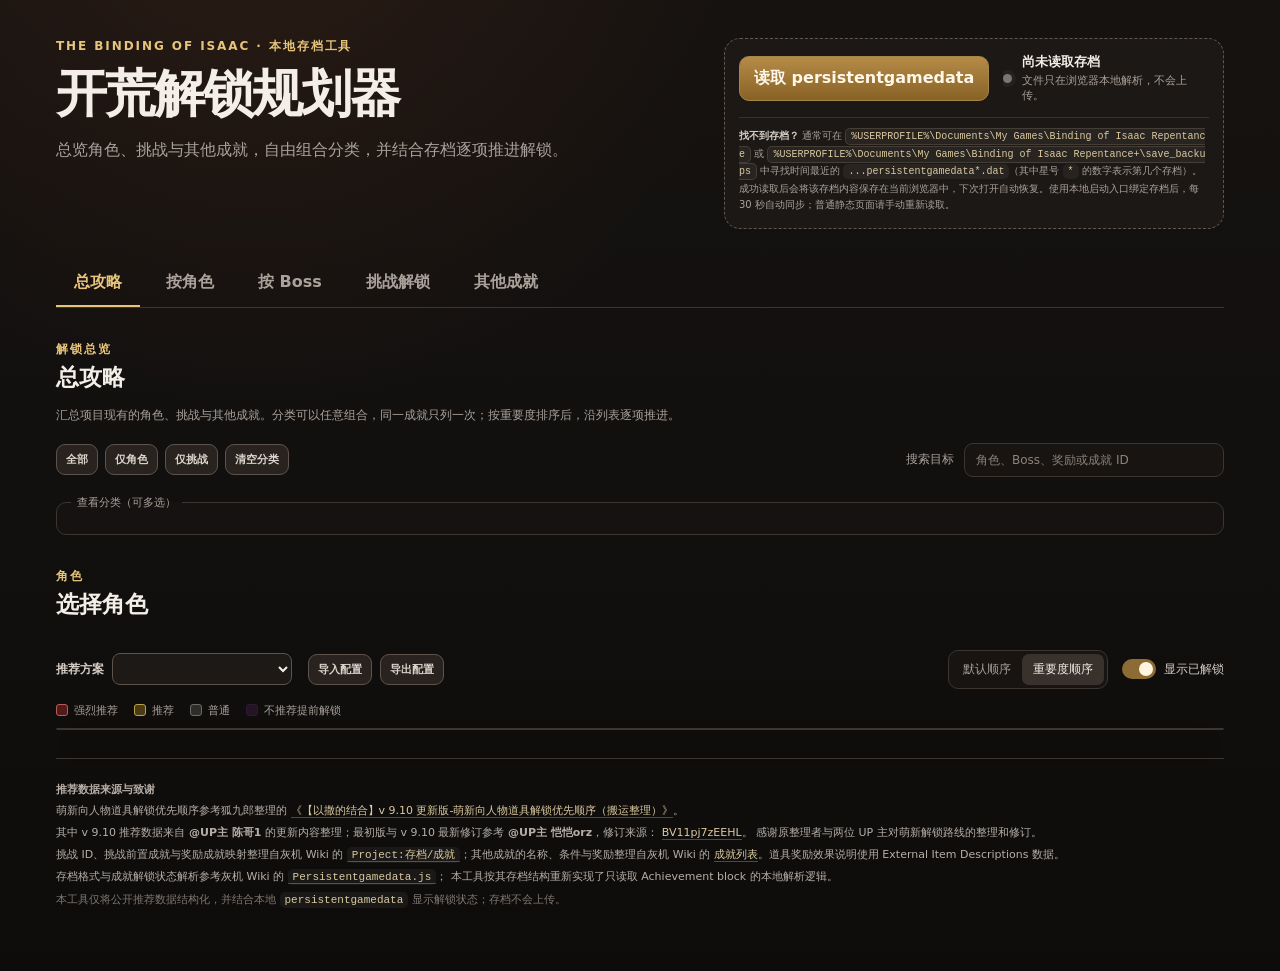
==== index.html @ 36f29874 "feat: add combined unlock guide and local save synchronization" ====
<!doctype html>
<html lang="zh-CN">
<head>
  <meta charset="utf-8" />
  <meta name="viewport" content="width=device-width, initial-scale=1" />
  <meta name="color-scheme" content="dark" />
  <!-- GitHub Pages 更新后尽量避免旧 HTML/资源缓存。真正的静态资源刷新由 ?v= 版本号负责。 -->
  <meta http-equiv="Cache-Control" content="no-cache, no-store, must-revalidate" />
  <meta http-equiv="Pragma" content="no-cache" />
  <meta http-equiv="Expires" content="0" />
  <title>以撒开荒解锁规划器</title>
  <link rel="icon" type="image/png" href="./assets/icon.png?v=20261103-guide2" />
  <link rel="stylesheet" href="./styles.css?v=20261103-guide2" />
</head>
<body>
  <div class="app-shell">
    <header class="topbar">
      <div>
        <div class="eyebrow">THE BINDING OF ISAAC · 本地存档工具</div>
        <h1>开荒解锁规划器</h1>
        <p class="subtitle">总览角色、挑战与其他成就，自由组合分类，并结合存档逐项推进解锁。</p>
      </div>

      <div class="save-panel" id="dropZone">
        <input id="saveInput" type="file" accept=".dat,application/octet-stream" hidden />
        <div class="save-actions">
          <button class="primary-button" id="loadSaveBtn" type="button">读取 persistentgamedata</button>
          <button class="secondary-button save-clear-button" id="clearSaveBtn" type="button" hidden>清除本地缓存</button>
        </div>
        <div class="save-status" id="saveStatus">
          <span class="status-dot idle"></span>
          <div>
            <strong>尚未读取存档</strong>
            <small>文件只在浏览器本地解析，不会上传。</small>
          </div>
        </div>
        <div class="local-save-controls" id="localSaveControls" hidden>
          <span id="localSaveStatus" role="status" aria-live="polite"></span>
          <div class="save-actions">
            <button class="secondary-button compact-button" id="syncLocalSaveBtn" type="button">立即同步</button>
            <button class="secondary-button compact-button" id="pauseLocalSaveBtn" type="button">暂停自动同步</button>
          </div>
        </div>
        <div class="save-hint">
          <strong>找不到存档？</strong> 通常可在
          <code class="copy-path" role="button" tabindex="0" data-copy-path="%USERPROFILE%\Documents\My Games\Binding of Isaac Repentance" title="点击复制">%USERPROFILE%\Documents\My Games\Binding of Isaac Repentance</code>
          或 <code class="copy-path" role="button" tabindex="0" data-copy-path="%USERPROFILE%\Documents\My Games\Binding of Isaac Repentance+\save_backups" title="点击复制">%USERPROFILE%\Documents\My Games\Binding of Isaac Repentance+\save_backups</code>
          中寻找时间最近的 <code>...persistentgamedata*.dat</code>（其中星号 <code>*</code> 的数字表示第几个存档）。
          成功读取后会将该存档内容保存在当前浏览器中，下次打开自动恢复。使用本地启动入口绑定存档后，每 30 秒自动同步；普通静态页面请手动重新读取。
        </div>
      </div>
    </header>

    <nav class="page-tabs" aria-label="页面切换">
      <button class="page-tab active" type="button" data-view="guide">总攻略</button>
      <button class="page-tab" type="button" data-view="character">按角色</button>
      <button class="page-tab" type="button" data-view="boss">按 Boss</button>
      <button class="page-tab" type="button" data-view="challenge">挑战解锁</button>
      <button class="page-tab" type="button" data-view="achievement">其他成就</button>
    </nav>

    <main>
      <section class="guide-section" id="guideSection" aria-labelledby="guideTitle">
        <div class="section-heading">
          <div>
            <span class="section-kicker">解锁总览</span>
            <h2 id="guideTitle">总攻略</h2>
          </div>
          <div class="selection-summary" id="guideSummary" role="status" aria-live="polite"></div>
        </div>
        <p class="guide-intro">汇总项目现有的角色、挑战与其他成就。分类可以任意组合，同一成就只列一次；按重要度排序后，沿列表逐项推进。</p>
        <div class="guide-toolbar">
          <div class="guide-presets" role="group" aria-label="快速选择分类">
            <button class="secondary-button compact-button" type="button" data-guide-preset="all">全部</button>
            <button class="secondary-button compact-button" type="button" data-guide-preset="character">仅角色</button>
            <button class="secondary-button compact-button" type="button" data-guide-preset="challenge">仅挑战</button>
            <button class="secondary-button compact-button" type="button" data-guide-preset="none">清空分类</button>
          </div>
          <label class="guide-search-label" for="guideSearch">
            <span>搜索目标</span>
            <input type="search" id="guideSearch" placeholder="角色、Boss、奖励或成就 ID" />
          </label>
        </div>
        <fieldset class="guide-filters" id="guideFilters">
          <legend>查看分类（可多选）</legend>
        </fieldset>
      </section>
      <section class="selector-section" id="selectorSection">
        <div class="section-heading">
          <div>
            <span class="section-kicker" id="selectorKicker">角色</span>
            <h2 id="selectorTitle">选择角色</h2>
          </div>
          <div class="selection-summary" id="selectionSummary"></div>
        </div>
        <div class="entity-grid" id="entityGrid"></div>
      </section>

      <section class="results-section">
        <div class="results-heading">
          <div class="recommendation-toolbar">
            <div class="profile-controls">
              <label class="profile-select-label" for="profileSelect">
                <span>推荐方案</span>
                <select id="profileSelect" class="profile-select" aria-label="推荐方案"></select>
              </label>
              <span class="profile-status" id="profileStatus"></span>
              <button class="secondary-button compact-button" id="importProfileBtn" type="button">导入配置</button>
              <button class="secondary-button compact-button" id="exportProfileBtn" type="button">导出配置</button>
              <input id="profileImportInput" type="file" accept="application/json,.json" hidden />
            </div>
            <div class="controls">
              <div class="segmented" role="group" aria-label="排列顺序">
                <button type="button" class="segment" data-sort="default">默认顺序</button>
                <button type="button" class="segment active" data-sort="priority">重要度顺序</button>
              </div>
              <label class="switch-control">
                <input type="checkbox" id="showUnlocked" checked />
                <span class="switch"></span>
                <span>显示已解锁</span>
              </label>
            </div>
          </div>
        </div>

        <div class="legend" aria-label="优先级颜色说明">
          <span><i class="legend-swatch strong"></i>强烈推荐</span>
          <span><i class="legend-swatch recommended"></i>推荐</span>
          <span><i class="legend-swatch normal"></i>普通</span>
          <span><i class="legend-swatch discouraged"></i>不推荐提前解锁</span>
        </div>

        <div class="table-wrap" id="standardResults">
          <table class="unlock-table">
            <thead id="tableHead"></thead>
            <tbody id="tableBody"></tbody>
          </table>
        </div>
        <div class="achievement-results" id="achievementResults" hidden></div>
      </section>
    </main>

    <div class="priority-menu" id="priorityMenu" hidden role="menu" aria-label="修改优先级"></div>
    <div class="toast" id="toast" role="status" aria-live="polite" hidden></div>

    <footer>
      <p><strong>推荐数据来源与致谢</strong></p>
      <p>萌新向人物道具解锁优先顺序参考狐九郎整理的
        <a class="footer-link" href="https://www.bilibili.com/opus/1083165871339208713" target="_blank" rel="noopener noreferrer">《【以撒的结合】v 9.10 更新版-萌新向人物道具解锁优先顺序（搬运整理）》</a>。
      </p>
      <p>其中 v 9.10 推荐数据来自 <strong>@UP主 陈哥1</strong> 的更新内容整理；最初版与 v 9.10 最新修订参考 <strong>@UP主 恺恺orz</strong>，修订来源：
        <a class="footer-link" href="https://www.bilibili.com/video/BV11pj7zEEHL" target="_blank" rel="noopener noreferrer">BV11pj7zEEHL</a>。
        感谢原整理者与两位 UP 主对萌新解锁路线的整理和修订。
      </p>
      <p>挑战 ID、挑战前置成就与奖励成就映射整理自灰机 Wiki 的 <a class="footer-link" href="https://isaac.huijiwiki.com/wiki/Project:%E5%AD%98%E6%A1%A3/%E6%88%90%E5%B0%B1" target="_blank" rel="noopener noreferrer"><code>Project:存档/成就</code></a>；其他成就的名称、条件与奖励整理自灰机 Wiki 的 <a class="footer-link" href="https://isaac.huijiwiki.com/wiki/%E6%88%90%E5%B0%B1" target="_blank" rel="noopener noreferrer">成就列表</a>。道具奖励效果说明使用 External Item Descriptions 数据。</p>

    <p>存档格式与成就解锁状态解析参考灰机 Wiki 的
        <a class="footer-link" href="https://isaac.huijiwiki.com/wiki/%E9%9B%B6%E4%BB%B6:Persistentgamedata.js" target="_blank" rel="noopener noreferrer"><code>Persistentgamedata.js</code></a>；
        本工具按其存档结构重新实现了只读取 Achievement block 的本地解析逻辑。
      </p>
      <p class="muted">本工具仅将公开推荐数据结构化，并结合本地 <code>persistentgamedata</code> 显示解锁状态；存档不会上传。</p>
    </footer>
  </div>

  <!-- CACHE_VERSION: 20261103-guide2。发布新版本前运行 python tools/bump_cache_version.py -->
  <script src="./data/unlocks.js?v=20261103-guide2"></script>
  <script src="./data/challenges.js?v=20261103-guide2"></script>
  <script src="./data/achievements.js?v=20261103-guide2"></script>
  <script src="./data/effects.js?v=20261103-guide2"></script>
  <script src="./data/overrides.js?v=20261103-guide2"></script>
  <script src="./data/recommendation_profiles.js?v=20261103-guide2"></script>
  <script src="./js/save-parser.js?v=20261103-guide2"></script>
  <script src="./js/guide.js?v=20261103-guide2"></script>
  <script src="./js/app.js?v=20261103-guide2"></script>
</body>
</html>
---- styles.css ----
:root {
  --bg: #12100f;
  --panel: #1b1816;
  --panel-2: #24201d;
  --ink: #f3eee7;
  --muted: #aaa19a;
  --line: #3c3530;
  --accent: #e7c47b;
  --accent-2: #8f6b2e;
  --strong: rgba(135, 36, 36, .56);
  --strong-border: #b85b5b;
  --recommended: rgba(129, 100, 29, .53);
  --recommended-border: #bea14b;
  --normal: rgba(83, 78, 74, .47);
  --normal-border: #716a64;
  --discouraged: rgba(48, 25, 52, .62);
  --discouraged-border: #301934;
  --green: #62c58d;
  --red: #e67878;
  --radius: 16px;
  font-family: Inter, ui-sans-serif, system-ui, -apple-system, BlinkMacSystemFont, "Segoe UI", "Microsoft YaHei", sans-serif;
}
* { box-sizing: border-box; }
body {
  margin: 0;
  background:
    radial-gradient(circle at 20% -10%, rgba(135, 67, 36, .18), transparent 34%),
    linear-gradient(180deg, #151210 0%, var(--bg) 50%, #0d0c0b 100%);
  color: var(--ink);
  min-height: 100vh;
}
button, input, select { font: inherit; }
button { color: inherit; }
.app-shell { width: min(1220px, calc(100% - 112px)); margin: 0 auto; padding: 38px 0 64px; }
.topbar { display: flex; justify-content: space-between; gap: 32px; align-items: flex-start; }
.eyebrow, .section-kicker { color: var(--accent); font-size: 12px; letter-spacing: .16em; font-weight: 800; text-transform: uppercase; }
h1 { margin: 5px 0 7px; font-size: clamp(32px, 4vw, 54px); letter-spacing: -.04em; }
h2 { margin: 4px 0 0; font-size: 23px; }
.subtitle { margin: 0; color: var(--muted); max-width: 680px; line-height: 1.7; }
.save-panel {
  width: min(500px, 100%);
  border: 1px dashed #62574f;
  background: rgba(31, 27, 24, .8);
  border-radius: var(--radius);
  padding: 14px;
  display: grid;
  grid-template-columns: auto 1fr;
  gap: 14px;
  align-items: center;
  transition: border-color .15s, background .15s;
}
.save-panel.dragging { border-color: var(--accent); background: rgba(76, 61, 36, .4); }
.primary-button {
  border: 1px solid #a78549;
  background: linear-gradient(#b58b47, #886226);
  color: #fff8ea;
  border-radius: 10px;
  padding: 11px 14px;
  cursor: pointer;
  font-weight: 800;
  white-space: nowrap;
}
.primary-button:hover { filter: brightness(1.08); }
.save-status { display: flex; align-items: center; gap: 10px; min-width: 0; overflow: hidden; }
.save-status > div { min-width: 0; max-width: 100%; overflow: hidden; }
.save-status strong, .save-status small { display: block; }
.save-status strong { display: block; max-width: 100%; font-size: 13px; white-space: nowrap; overflow: hidden; text-overflow: ellipsis; }
.save-status small { color: var(--muted); font-size: 11px; margin-top: 2px; }
.status-dot { width: 9px; height: 9px; border-radius: 50%; flex: 0 0 auto; background: #777; box-shadow: 0 0 0 4px rgba(255,255,255,.04); }
.status-dot.ready { background: var(--green); }
.status-dot.error { background: var(--red); }
.save-hint { grid-column: 1 / -1; padding-top: 10px; border-top: 1px solid rgba(99,89,82,.4); color: var(--muted); font-size: 10px; line-height: 1.65; }
.save-hint strong { color: #d9d0c8; }
.save-hint code { word-break: break-all; }
.copy-path {
  cursor: pointer;
  border: 1px solid rgba(219,201,159,.16);
  transition: border-color .12s, background .12s, color .12s;
}
.copy-path:hover,
.copy-path:focus-visible {
  background: rgba(231,196,123,.13);
  border-color: rgba(231,196,123,.48);
  color: #fff0c4;
  outline: none;
}
.page-tabs { margin-top: 30px; display: flex; gap: 8px; align-items: center; flex-wrap: wrap; border-bottom: 1px solid var(--line); }
.page-tab { border: 0; border-bottom: 2px solid transparent; background: transparent; padding: 13px 18px 12px; color: var(--muted); cursor: pointer; font-weight: 800; }
.page-tab:hover { color: var(--ink); }
.page-tab.active { color: var(--accent); border-bottom-color: var(--accent); }
.guide-section { margin-top: 30px; }
.guide-intro { margin: 12px 0 18px; color: var(--muted); font-size: 12px; line-height: 1.7; }
.guide-toolbar { display: flex; align-items: center; justify-content: space-between; flex-wrap: wrap; gap: 14px; }
.guide-presets { display: flex; flex-wrap: wrap; gap: 7px; }
.guide-presets button[aria-pressed="true"] { color: var(--accent); border-color: var(--accent-2); background: rgba(107,75,28,.34); }
.guide-search-label { display: flex; align-items: center; gap: 10px; color: var(--muted); font-size: 12px; white-space: nowrap; }
.guide-search-label input { width: 260px; max-width: 100%; border: 1px solid var(--line); border-radius: 9px; padding: 9px 11px; background: #171412; color: var(--ink); }
.guide-search-label input::placeholder { color: #8d837b; }
.guide-filters { margin: 18px 0 0; padding: 12px 14px; display: flex; gap: 9px 18px; flex-wrap: wrap; border: 1px solid var(--line); border-radius: 10px; background: rgba(24,21,19,.6); }
.guide-filters legend { color: var(--muted); font-size: 11px; padding: 0 6px; }
.guide-filter { display: inline-flex; align-items: center; gap: 7px; font-size: 12px; cursor: pointer; }
.guide-filter input { accent-color: var(--accent-2); width: 15px; height: 15px; margin: 0; }
.guide-filter small { color: var(--muted); font-size: 10px; }
.guide-condition { margin-top: 9px; font-size: 12px; line-height: 1.6; }
.guide-table-wrap th:first-child { width: 33%; }
.guide-table-wrap th:nth-child(2) { width: 25%; }
.guide-target { min-width: 270px; }
.guide-target .prerequisite-cell { justify-content: flex-start; }
.local-save-controls { grid-column: 1 / -1; display: flex; align-items: center; justify-content: space-between; flex-wrap: wrap; gap: 8px; color: var(--accent); font-size: 11px; border-top: 1px solid rgba(99,89,82,.4); padding-top: 10px; }
.local-save-controls[hidden] { display: none; }
.local-save-controls .save-actions { width: auto; flex-direction: row; flex-wrap: wrap; }
.guide-section button:focus-visible, .guide-section input:focus-visible { outline: 2px solid var(--accent); outline-offset: 3px; }
@media (max-width: 520px) {
  .guide-search-label { width: 100%; }
  .guide-search-label input { flex: 1; min-width: 0; }
}
.selector-section, .results-section { margin-top: 30px; }
.section-heading { display: flex; justify-content: space-between; gap: 18px; align-items: end; }
.results-heading { display: flex; justify-content: flex-end; gap: 18px; align-items: center; }
.selection-summary { color: var(--muted); font-size: 13px; }
.entity-groups { display: grid; gap: 12px; margin-top: 16px; max-width: 100%; }
.entity-group { display: grid; grid-template-columns: 58px minmax(0, 1fr); gap: 12px; align-items: center; max-width: 100%; min-width: 0; }
.entity-group:only-child { grid-template-columns: 1fr; }
.entity-group-label { color: var(--muted); font-size: 12px; font-weight: 800; letter-spacing: .08em; text-align: right; white-space: nowrap; }
.entity-icon-row { display: flex; align-items: center; gap: 7px; flex-wrap: wrap; min-width: 0; max-width: 100%; }
.entity-icon-card {
  width: 52px; height: 52px; flex: 0 0 52px;
  border: 1px solid var(--line); border-radius: 11px;
  background: rgba(29, 26, 24, .9); padding: 5px;
  display: grid; place-items: center; cursor: pointer;
  transition: transform .12s, border-color .12s, background .12s;
}
.entity-icon-card:hover { transform: translateY(-1px); border-color: #6a5e55; background: #25211e; }
.entity-icon-card.active { border-color: var(--accent); background: rgba(107, 75, 28, .34); box-shadow: inset 0 0 0 1px rgba(231,196,123,.18); }
.selector-thumb { width: 38px; height: 38px; object-fit: contain; image-rendering: pixelated; }
.boss-selector-row { gap: 10px; }
.boss-selector-row .entity-icon-card { width: 78px; height: 78px; flex-basis: 78px; padding: 7px; }
.boss-selector-row .selector-thumb { width: 64px; height: 64px; }
.entity-thumb, .reward-thumb, .boss-thumb {
  width: 48px; height: 48px; object-fit: contain; image-rendering: pixelated; flex: 0 0 auto;
  border-radius: 10px; background: rgba(255,255,255,.045); padding: 4px;
}
.entity-thumb { width: 46px; height: 46px; }
.controls { display: flex; align-items: center; gap: 14px; flex-wrap: wrap; justify-content: flex-end; }
.segmented { display: inline-flex; border: 1px solid var(--line); background: #171412; border-radius: 10px; padding: 3px; }
.segment { border: 0; background: transparent; color: var(--muted); padding: 7px 11px; border-radius: 7px; cursor: pointer; font-size: 12px; }
.segment.active { color: var(--ink); background: #39312c; }
.switch-control { display: inline-flex; align-items: center; gap: 8px; color: #d6cec6; font-size: 12px; cursor: pointer; user-select: none; }
.switch-control input { position: absolute; opacity: 0; pointer-events: none; }
.switch { width: 34px; height: 20px; border-radius: 999px; background: #514943; position: relative; transition: background .15s; }
.switch::after { content: ""; width: 14px; height: 14px; border-radius: 50%; background: #ddd5ce; position: absolute; top: 3px; left: 3px; transition: transform .15s; }
.switch-control input:checked + .switch { background: #8c6b35; }
.switch-control input:checked + .switch::after { transform: translateX(14px); background: #fff5de; }
.legend { display: flex; gap: 16px; flex-wrap: wrap; margin: 14px 0 10px; color: var(--muted); font-size: 11px; }
.legend span { display: inline-flex; align-items: center; gap: 6px; }
.legend-swatch { width: 12px; height: 12px; border-radius: 3px; border: 1px solid; }
.legend-swatch.strong { background: var(--strong); border-color: var(--strong-border); }
.legend-swatch.recommended { background: var(--recommended); border-color: var(--recommended-border); }
.legend-swatch.normal { background: var(--normal); border-color: var(--normal-border); }
.legend-swatch.discouraged { background: var(--discouraged); border-color: var(--discouraged-border); }
.table-wrap { border: 1px solid var(--line); border-radius: var(--radius); overflow: auto; background: rgba(24,21,19,.87); box-shadow: 0 14px 40px rgba(0,0,0,.16); }
.unlock-table { width: 100%; border-collapse: separate; border-spacing: 0; min-width: 880px; }
.unlock-table th { position: sticky; top: 0; z-index: 1; background: #201c19; color: #c9c0b8; font-size: 11px; text-align: left; padding: 11px 14px; border-bottom: 1px solid var(--line); }
.unlock-table td { padding: 12px 14px; border-bottom: 1px solid rgba(99,89,82,.38); vertical-align: middle; }
.unlock-table tr:last-child td { border-bottom: 0; }
.unlock-row { transition: filter .12s; }
.unlock-row:hover { filter: brightness(1.08); }
.unlock-row.priority-strong td { background: var(--strong); }
.unlock-row.priority-recommended td { background: var(--recommended); }
.unlock-row.priority-normal td { background: var(--normal); }
.unlock-row.priority-discouraged td { background: var(--discouraged); }
.target-cell, .reward-cell { display: flex; align-items: center; gap: 10px; min-width: 0; }
.boss-stack { display: flex; gap: 5px; flex-wrap: wrap; }
.boss-unit { display: inline-flex; align-items: center; gap: 7px; padding: 5px 7px; background: rgba(0,0,0,.18); border-radius: 8px; white-space: nowrap; }
.boss-thumb { width: 34px; height: 34px; padding: 2px; }
.reward-thumb { width: 52px; height: 52px; }

.achievement-sprite {
  width: 64px; height: 64px; flex: 0 0 64px; display: inline-block;
  background-image: url("./assets/achievement/Achievement_sprite.jpg?v=20261103-guide2");
  background-repeat: no-repeat;
  background-size: 1280px 2112px;
  background-position: var(--ach-x) var(--ach-y);
  image-rendering: pixelated;
}
.reward-name { font-weight: 800; font-size: 13px; }
.reward-link { color: #fff1cc; text-decoration: none; border-bottom: 1px solid rgba(255,241,204,.28); }
.reward-link:hover { color: #fff8e8; border-bottom-color: currentColor; }
.meta-line { color: rgba(243,238,231,.64); font-size: 10px; margin-top: 3px; line-height: 1.4; }
.effect-text { max-width: 510px; line-height: 1.55; font-size: 12px; }
.effect-missing { color: #c0b8b0; font-style: italic; }
.requirement { margin-top: 5px; color: #e3d0a7; font-size: 10px; line-height: 1.45; }
.priority-pill { display: inline-block; margin-left: 7px; padding: 2px 6px; border-radius: 999px; font-size: 9px; font-weight: 900; vertical-align: 1px; border: 1px solid rgba(255,255,255,.18); }
.status-badge { display: inline-flex; align-items: center; gap: 6px; border-radius: 999px; padding: 5px 9px; font-size: 11px; font-weight: 800; white-space: nowrap; }
.status-badge::before { content: ""; width: 6px; height: 6px; border-radius: 50%; background: currentColor; }
.status-badge.unlocked { color: #8ce1ae; background: rgba(45,114,72,.33); }
.status-badge.locked { color: #ff9a93; background: rgba(128,53,49,.34); }
.status-badge.unknown { color: #b8afa8; background: rgba(94,87,81,.31); }
.empty-state td { text-align: center; padding: 46px 20px; background: #1b1816 !important; }
.empty-state strong { display: block; font-size: 18px; }
.empty-state span { color: var(--muted); display: block; margin-top: 6px; font-size: 12px; }
footer { margin-top: 28px; padding-top: 18px; border-top: 1px solid var(--line); color: #b7aea7; font-size: 11px; line-height: 1.6; }
footer p { margin: 4px 0; }
.footer-link { color: #dbc99f; text-decoration: none; border-bottom: 1px solid rgba(219,201,159,.32); }
.footer-link:hover { color: #fff0c4; border-bottom-color: currentColor; }
.muted { color: #7f7771; }
code { background: rgba(255,255,255,.05); padding: 2px 5px; border-radius: 5px; color: #dbc99f; }
@media (max-width: 900px) {
  .app-shell { width: calc(100% - 36px); padding: 24px 0 40px; }
  .topbar { flex-direction: column; }
  .save-panel { width: 100%; }
  .section-heading { align-items: flex-start; flex-direction: column; }
  .results-heading { justify-content: flex-start; }
  .controls { width: 100%; justify-content: space-between; }
  .entity-icon-row { overflow-x: visible; padding-bottom: 0; }
  .entity-group { align-items: flex-start; }
  .entity-group { grid-template-columns: 48px minmax(0,1fr); }
  .entity-icon-card { width: 48px; height: 48px; flex-basis: 48px; }
  .selector-thumb { width: 34px; height: 34px; }
  .boss-selector-row .entity-icon-card { width: 68px; height: 68px; flex-basis: 68px; }
  .boss-selector-row .selector-thumb { width: 56px; height: 56px; }
}
@media (max-width: 520px) {
  .save-panel { grid-template-columns: 1fr; }
  .primary-button { width: 100%; }
  .controls { align-items: flex-start; flex-direction: column; }
}

.effect-text { white-space: pre-line; }

/* Curated achievement lists */
.achievement-results { display: grid; gap: 34px; }
.achievement-results[hidden] { display: none; }
.achievement-category { min-width: 0; }
.achievement-category-heading {
  display: flex; align-items: end; justify-content: space-between; gap: 16px; margin-bottom: 12px;
}
.achievement-category-heading > span { color: var(--muted); font-size: 12px; white-space: nowrap; }
.achievement-category h3 { margin: 0 0 9px; color: #d8cfc7; font-size: 14px; }
.achievement-table-wrap { border-radius: 10px; }
.achievement-table { min-width: 760px; }
.achievement-table th:nth-child(1) { width: 30%; }
.achievement-table th:nth-child(2) { width: 27%; }
.achievement-table th:nth-child(3) { width: 31%; }
.achievement-table th:nth-child(4) { width: 12%; }
.achievement-table th:nth-child(5) { width: 48px; }
.achievement-table.without-reward { min-width: 560px; }
.achievement-table.without-reward th:nth-child(1) { width: 42%; }
.achievement-table.without-reward th:nth-child(2) { width: 41%; }
.achievement-table.without-reward th:nth-child(3) { width: 17%; }
.achievement-table.without-reward th:nth-child(4) { width: 48px; }
.achievement-table .reward-cell { min-width: 220px; }
.achievement-table.without-reward .reward-cell { min-width: 204px; }
.achievement-condition { min-width: 180px; max-width: 420px; font-size: 12px; line-height: 1.6; }
.achievement-reward { min-width: 180px; font-size: 12px; line-height: 1.55; }
.achievement-reward > strong, .achievement-reward > span { display: block; }
.achievement-reward-effect { margin-top: 5px; color: rgba(243,238,231,.8); white-space: pre-line; }
.achievement-table tr.sequence-start:not(:first-child) td { border-top: 2px solid rgba(231,196,123,.52); }
.default-character-row td { background: rgba(59,81,68,.42); }
.achievement-character-columns { display: grid; grid-template-columns: repeat(2, minmax(0, 1fr)); gap: 14px; align-items: start; }
.achievement-character-columns > div { min-width: 0; }
.achievement-graph-wrap {
  width: 100%; overflow-x: auto; margin: 0 0 14px; border-block: 1px solid rgba(99,89,82,.5); background: rgba(24,21,19,.52);
}
.achievement-graph { display: block; width: min(100%, 790px); min-width: 528px; height: auto; margin: 0 auto; padding: 12px 0; }
.achievement-graph-node { fill: #24201d; stroke: #7b6b5f; stroke-width: 2; }
.achievement-graph-icon { width: 64px; height: 64px; }
.achievement-graph-item.locked .achievement-graph-icon { filter: grayscale(1) brightness(.34); opacity: .72; }
.achievement-graph-item.locked .achievement-graph-node { fill: #171513; stroke: #4c4540; }
.achievement-graph-edges path { fill: none; stroke: #bda56f; stroke-width: 2; }
.achievement-graph marker path { fill: #bda56f; }

/* Challenge unlock page */
.challenge-id-cell { display: flex; align-items: center; gap: 8px; white-space: nowrap; }
.challenge-id-link { color: #fff1cc; font-size: 16px; font-weight: 900; text-decoration: none; border-bottom: 1px solid rgba(255,241,204,.28); }
.challenge-id-link:hover { color: #fff8e8; border-bottom-color: currentColor; }
.prerequisite-cell { display: flex; align-items: center; gap: 10px; min-width: 225px; }
.achievement-sprite.compact { transform: scale(.72); transform-origin: left center; margin-right: -18px; }

/* Recommendation profiles, local persistence and per-row priority editing */
.save-actions { display: flex; flex-direction: column; gap: 7px; align-items: stretch; }
.secondary-button {
  border: 1px solid #5d534c;
  background: #28231f;
  color: #ddd5cd;
  border-radius: 9px;
  padding: 8px 11px;
  cursor: pointer;
  font-weight: 700;
  white-space: nowrap;
}
.secondary-button:hover { border-color: #817166; background: #312a25; color: #fff5ea; }
.save-clear-button { font-size: 10px; padding: 6px 9px; }
.recommendation-toolbar { width: 100%; display: flex; align-items: center; justify-content: space-between; gap: 16px; flex-wrap: wrap; }
.profile-controls { display: flex; align-items: center; gap: 8px; flex-wrap: wrap; min-width: 0; }
.profile-select-label { display: inline-flex; align-items: center; gap: 8px; color: #d6cec6; font-size: 12px; font-weight: 700; }
.profile-select {
  min-width: 180px;
  max-width: 280px;
  border: 1px solid #5d534c;
  background: #1c1917;
  color: var(--ink);
  border-radius: 8px;
  padding: 7px 28px 7px 9px;
  font: inherit;
  font-size: 12px;
}
.profile-status { color: var(--muted); font-size: 10px; white-space: nowrap; }
.compact-button { padding: 7px 9px; font-size: 11px; }
.options-column { width: 48px; min-width: 48px; padding-left: 6px !important; padding-right: 6px !important; }
.row-options { width: 48px; min-width: 48px; padding-left: 6px !important; padding-right: 6px !important; text-align: center; }
.row-menu-button {
  width: 32px;
  height: 32px;
  border: 1px solid transparent;
  border-radius: 8px;
  background: rgba(0,0,0,.15);
  color: rgba(255,255,255,.72);
  cursor: pointer;
  font-size: 22px;
  line-height: 1;
  display: inline-grid;
  place-items: center;
  padding: 0 0 3px;
}
.row-menu-button:hover, .row-menu-button:focus-visible { background: rgba(0,0,0,.32); border-color: rgba(255,255,255,.18); color: #fff; outline: none; }
.priority-menu {
  position: fixed;
  z-index: 5000;
  width: 164px;
  padding: 5px;
  border: 1px solid #5a5049;
  border-radius: 10px;
  background: #201c19;
  box-shadow: 0 14px 34px rgba(0,0,0,.42);
}
.priority-menu-item {
  width: 100%;
  border: 0;
  background: transparent;
  color: #dcd4cc;
  padding: 8px 9px;
  border-radius: 7px;
  cursor: pointer;
  display: grid;
  grid-template-columns: 12px 1fr 16px;
  gap: 8px;
  align-items: center;
  text-align: left;
  font-size: 12px;
}
.priority-menu-item:hover, .priority-menu-item.active { background: #342e29; color: #fff; }
.priority-menu-dot { width: 9px; height: 9px; border-radius: 3px; border: 1px solid rgba(255,255,255,.18); }
.priority-menu-dot.strong { background: var(--strong-border); }
.priority-menu-dot.recommended { background: var(--recommended-border); }
.priority-menu-dot.normal { background: var(--normal-border); }
.priority-menu-dot.discouraged { background: var(--discouraged-border); }
.priority-menu-check { text-align: right; color: var(--accent); font-weight: 900; }
.toast {
  position: fixed;
  right: 22px;
  bottom: 22px;
  z-index: 6000;
  max-width: min(320px, calc(100vw - 32px));
  border: 1px solid #6d6258;
  border-radius: 8px;
  background: #201c19;
  color: #f5eadb;
  box-shadow: 0 14px 34px rgba(0,0,0,.42);
  padding: 11px 14px;
  font-size: 12px;
  font-weight: 800;
  opacity: 0;
  transform: translateY(8px);
  transition: opacity .18s, transform .18s;
}
.toast.show {
  opacity: 1;
  transform: translateY(0);
}
.app-confirm-backdrop {
  position: fixed;
  inset: 0;
  z-index: 6600;
  display: grid;
  place-items: center;
  padding: 18px;
  background: rgba(12,10,9,.66);
}
.app-confirm-backdrop[hidden] { display: none; }
.app-confirm-dialog {
  width: min(420px, 100%);
  border: 1px solid #6d6258;
  border-radius: 8px;
  background: #201c19;
  color: #f5eadb;
  box-shadow: 0 18px 44px rgba(0,0,0,.5);
  padding: 16px;
}
.app-confirm-title {
  display: block;
  font-size: 15px;
  margin-bottom: 8px;
}
.app-confirm-message {
  margin: 0;
  color: var(--muted);
  font-size: 12px;
  line-height: 1.65;
}
.app-confirm-actions {
  display: flex;
  justify-content: flex-end;
  gap: 8px;
  margin-top: 16px;
}
.app-confirm-actions button { min-width: 88px; }
.manual-copy-backdrop {
  position: fixed;
  inset: 0;
  z-index: 6500;
  display: grid;
  place-items: center;
  padding: 18px;
  background: rgba(12,10,9,.64);
}
.manual-copy-backdrop[hidden] { display: none; }
.manual-copy-dialog {
  width: min(560px, 100%);
  border: 1px solid #6d6258;
  border-radius: 8px;
  background: #201c19;
  color: #f5eadb;
  box-shadow: 0 18px 44px rgba(0,0,0,.5);
  padding: 16px;
}
.manual-copy-heading {
  display: flex;
  align-items: center;
  justify-content: space-between;
  gap: 12px;
  margin-bottom: 8px;
}
.manual-copy-heading strong { font-size: 14px; }
.manual-copy-close {
  width: 30px;
  height: 30px;
  border: 1px solid rgba(130,116,104,.8);
  border-radius: 6px;
  background: #2b2521;
  color: #f5eadb;
  cursor: pointer;
  font-size: 20px;
  line-height: 1;
}
.manual-copy-dialog p { margin: 0 0 12px; color: var(--muted); font-size: 12px; }
.manual-copy-input {
  width: 100%;
  min-width: 0;
  border: 1px solid #7a6c60;
  border-radius: 6px;
  background: #141210;
  color: #fff5e6;
  padding: 11px 12px;
  font-family: ui-monospace, SFMono-Regular, Consolas, "Liberation Mono", monospace;
  font-size: 13px;
}
.manual-copy-input:focus {
  outline: 2px solid rgba(231,196,123,.5);
  outline-offset: 2px;
}

@media (max-width: 900px) {
  .recommendation-toolbar { align-items: flex-start; flex-direction: column; }
  .profile-controls { width: 100%; }
  .profile-select-label { flex: 1 1 240px; }
  .profile-select { flex: 1 1 auto; min-width: 160px; max-width: none; }
  .achievement-character-columns { grid-template-columns: 1fr; gap: 22px; }
}

@media (max-width: 520px) {
  .save-actions { width: 100%; }
  .page-tabs { gap: 0 4px; }
  .page-tab { padding-inline: 10px; }
  .profile-controls { align-items: stretch; }
  .profile-select-label { width: 100%; flex: 1 1 100%; }
  .profile-select { width: 100%; }
  .profile-status { width: 100%; }
}
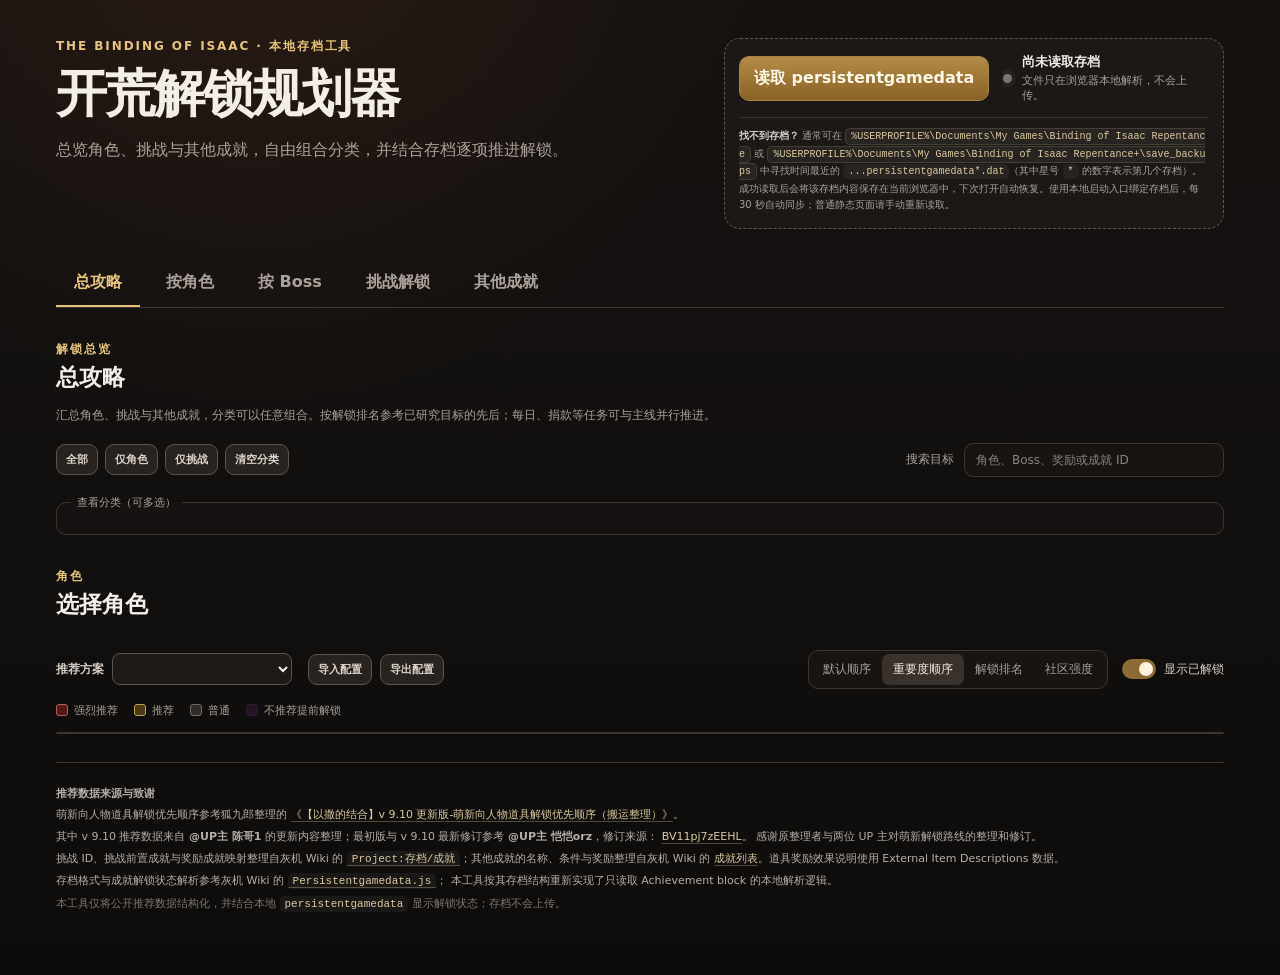
==== commit 0c7b761e: "feat: add research rankings and revise unlock priorities" ====
--- a/index.html
+++ b/index.html
@@ -9,8 +9,8 @@
   <meta http-equiv="Pragma" content="no-cache" />
   <meta http-equiv="Expires" content="0" />
   <title>以撒开荒解锁规划器</title>
-  <link rel="icon" type="image/png" href="./assets/icon.png?v=20261103-guide2" />
-  <link rel="stylesheet" href="./styles.css?v=20261103-guide2" />
+  <link rel="icon" type="image/png" href="./assets/icon.png?v=20261104-rankings1" />
+  <link rel="stylesheet" href="./styles.css?v=20261104-rankings1" />
 </head>
 <body>
   <div class="app-shell">
@@ -68,7 +68,7 @@
           </div>
           <div class="selection-summary" id="guideSummary" role="status" aria-live="polite"></div>
         </div>
-        <p class="guide-intro">汇总项目现有的角色、挑战与其他成就。分类可以任意组合，同一成就只列一次；按重要度排序后，沿列表逐项推进。</p>
+        <p class="guide-intro">汇总角色、挑战与其他成就，分类可以任意组合。按解锁排名参考已研究目标的先后；每日、捐款等任务可与主线并行推进。</p>
         <div class="guide-toolbar">
           <div class="guide-presets" role="group" aria-label="快速选择分类">
             <button class="secondary-button compact-button" type="button" data-guide-preset="all">全部</button>
@@ -113,6 +113,8 @@
               <div class="segmented" role="group" aria-label="排列顺序">
                 <button type="button" class="segment" data-sort="default">默认顺序</button>
                 <button type="button" class="segment active" data-sort="priority">重要度顺序</button>
+                <button type="button" class="segment" data-sort="rank">解锁排名</button>
+                <button type="button" class="segment" data-sort="community">社区强度</button>
               </div>
               <label class="switch-control">
                 <input type="checkbox" id="showUnlocked" checked />
@@ -129,6 +131,7 @@
           <span><i class="legend-swatch normal"></i>普通</span>
           <span><i class="legend-swatch discouraged"></i>不推荐提前解锁</span>
         </div>
+        <p class="ranking-note" id="rankingNote"></p>
 
         <div class="table-wrap" id="standardResults">
           <table class="unlock-table">
@@ -162,15 +165,17 @@
     </footer>
   </div>
 
-  <!-- CACHE_VERSION: 20261103-guide2。发布新版本前运行 python tools/bump_cache_version.py -->
-  <script src="./data/unlocks.js?v=20261103-guide2"></script>
-  <script src="./data/challenges.js?v=20261103-guide2"></script>
-  <script src="./data/achievements.js?v=20261103-guide2"></script>
-  <script src="./data/effects.js?v=20261103-guide2"></script>
-  <script src="./data/overrides.js?v=20261103-guide2"></script>
-  <script src="./data/recommendation_profiles.js?v=20261103-guide2"></script>
-  <script src="./js/save-parser.js?v=20261103-guide2"></script>
-  <script src="./js/guide.js?v=20261103-guide2"></script>
-  <script src="./js/app.js?v=20261103-guide2"></script>
+  <!-- CACHE_VERSION: 20261104-rankings1。发布新版本前运行 python tools/bump_cache_version.py -->
+  <script src="./data/unlocks.js?v=20261104-rankings1"></script>
+  <script src="./data/challenges.js?v=20261104-rankings1"></script>
+  <script src="./data/achievements.js?v=20261104-rankings1"></script>
+  <script src="./data/effects.js?v=20261104-rankings1"></script>
+  <script src="./data/overrides.js?v=20261104-rankings1"></script>
+  <script src="./data/recommendation_profiles.js?v=20261104-rankings1"></script>
+  <script src="./data/research_rankings.js?v=20261104-rankings1"></script>
+  <script src="./js/save-parser.js?v=20261104-rankings1"></script>
+  <script src="./js/guide.js?v=20261104-rankings1"></script>
+  <script src="./js/rankings.js?v=20261104-rankings1"></script>
+  <script src="./js/app.js?v=20261104-rankings1"></script>
 </body>
 </html>
--- a/styles.css
+++ b/styles.css
@@ -142,7 +142,7 @@
 }
 .entity-thumb { width: 46px; height: 46px; }
 .controls { display: flex; align-items: center; gap: 14px; flex-wrap: wrap; justify-content: flex-end; }
-.segmented { display: inline-flex; border: 1px solid var(--line); background: #171412; border-radius: 10px; padding: 3px; }
+.segmented { display: inline-flex; flex-wrap: wrap; max-width: 100%; border: 1px solid var(--line); background: #171412; border-radius: 10px; padding: 3px; }
 .segment { border: 0; background: transparent; color: var(--muted); padding: 7px 11px; border-radius: 7px; cursor: pointer; font-size: 12px; }
 .segment.active { color: var(--ink); background: #39312c; }
 .switch-control { display: inline-flex; align-items: center; gap: 8px; color: #d6cec6; font-size: 12px; cursor: pointer; user-select: none; }
@@ -177,7 +177,7 @@
 
 .achievement-sprite {
   width: 64px; height: 64px; flex: 0 0 64px; display: inline-block;
-  background-image: url("./assets/achievement/Achievement_sprite.jpg?v=20261103-guide2");
+  background-image: url("./assets/achievement/Achievement_sprite.jpg?v=20261104-rankings1");
   background-repeat: no-repeat;
   background-size: 1280px 2112px;
   background-position: var(--ach-x) var(--ach-y);
@@ -227,6 +227,20 @@
 }
 
 .effect-text { white-space: pre-line; }
+.ranking-note { color: var(--muted); font-size: 12px; line-height: 1.7; margin: 0 0 14px; max-width: 100%; }
+.research-info { margin-top: 9px; max-width: 510px; font-size: 11px; line-height: 1.6; }
+.research-badges { display: flex; flex-wrap: wrap; align-items: center; gap: 5px 8px; }
+.research-rank, .research-strength, .community-rank { display: inline-block; padding: 1px 6px; border: 1px solid var(--line); border-radius: 4px; }
+.research-rank { color: var(--accent); background: rgba(231,196,123,.055); font-weight: 800; }
+.research-strength { color: var(--ink); }
+.community-rank { color: var(--muted); }
+.research-details { color: var(--muted); margin-top: 5px; overflow-wrap: anywhere; }
+.research-details summary { cursor: pointer; width: fit-content; }
+.research-details summary:hover { color: var(--accent); }
+.research-details p { margin: 6px 0; }
+.research-correction { color: var(--ink); }
+.research-sources { border-top: 1px solid var(--line); padding-top: 7px; margin-top: 7px; }
+.research-unreviewed { margin-top: 7px; color: var(--muted); font-size: 10px; opacity: .7; }
 
 /* Curated achievement lists */
 .achievement-results { display: grid; gap: 34px; }
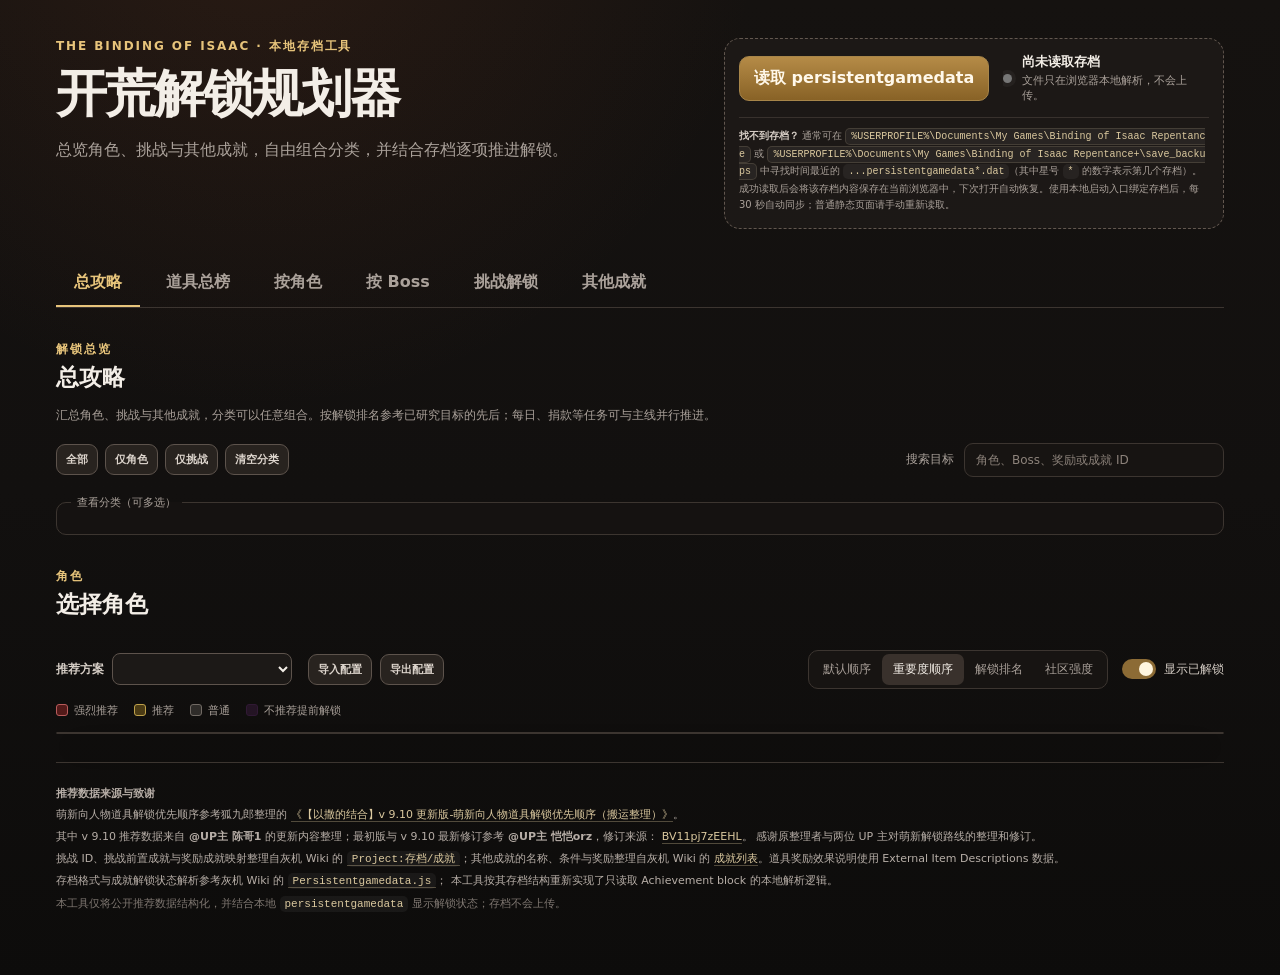
==== commit 0133850f: "Show the complete community item ranking independently of editorial reviews" ====
--- a/index.html
+++ b/index.html
@@ -9,8 +9,8 @@
   <meta http-equiv="Pragma" content="no-cache" />
   <meta http-equiv="Expires" content="0" />
   <title>以撒开荒解锁规划器</title>
-  <link rel="icon" type="image/png" href="./assets/icon.png?v=20261104-rankings1" />
-  <link rel="stylesheet" href="./styles.css?v=20261104-rankings1" />
+  <link rel="icon" type="image/png" href="./assets/icon.png?v=20261104-community1" />
+  <link rel="stylesheet" href="./styles.css?v=20261104-community1" />
 </head>
 <body>
   <div class="app-shell">
@@ -53,6 +53,7 @@
 
     <nav class="page-tabs" aria-label="页面切换">
       <button class="page-tab active" type="button" data-view="guide">总攻略</button>
+      <button class="page-tab" type="button" data-view="community">道具总榜</button>
       <button class="page-tab" type="button" data-view="character">按角色</button>
       <button class="page-tab" type="button" data-view="boss">按 Boss</button>
       <button class="page-tab" type="button" data-view="challenge">挑战解锁</button>
@@ -78,12 +79,22 @@
           </div>
           <label class="guide-search-label" for="guideSearch">
             <span>搜索目标</span>
-            <input type="search" id="guideSearch" placeholder="角色、Boss、奖励或成就 ID" />
+            <input type="search" id="guideSearch" placeholder="角色、Boss、奖励或成就 ID" title="输入 #6 可精确查询成就 ID" />
           </label>
         </div>
         <fieldset class="guide-filters" id="guideFilters">
           <legend>查看分类（可多选）</legend>
         </fieldset>
+      </section>
+      <section class="guide-section" id="communitySection" aria-labelledby="communityTitle" hidden>
+        <div class="section-heading">
+          <div><span class="section-kicker">社区强度参考</span><h2 id="communityTitle">道具总榜</h2></div>
+          <div class="selection-summary" id="communitySummary" role="status" aria-live="polite"></div>
+        </div>
+        <p class="guide-intro" id="communityIntro"></p>
+        <label class="guide-search-label" for="communitySearch">
+          <span>搜索全部道具</span><input type="search" id="communitySearch" placeholder="中文名、英文名或道具 ID" />
+        </label>
       </section>
       <section class="selector-section" id="selectorSection">
         <div class="section-heading">
@@ -97,7 +108,7 @@
       </section>
 
       <section class="results-section">
-        <div class="results-heading">
+        <div class="results-heading" id="unlockControls">
           <div class="recommendation-toolbar">
             <div class="profile-controls">
               <label class="profile-select-label" for="profileSelect">
@@ -125,7 +136,7 @@
           </div>
         </div>
 
-        <div class="legend" aria-label="优先级颜色说明">
+        <div class="legend" id="priorityLegend" aria-label="优先级颜色说明">
           <span><i class="legend-swatch strong"></i>强烈推荐</span>
           <span><i class="legend-swatch recommended"></i>推荐</span>
           <span><i class="legend-swatch normal"></i>普通</span>
@@ -165,17 +176,17 @@
     </footer>
   </div>
 
-  <!-- CACHE_VERSION: 20261104-rankings1。发布新版本前运行 python tools/bump_cache_version.py -->
-  <script src="./data/unlocks.js?v=20261104-rankings1"></script>
-  <script src="./data/challenges.js?v=20261104-rankings1"></script>
-  <script src="./data/achievements.js?v=20261104-rankings1"></script>
-  <script src="./data/effects.js?v=20261104-rankings1"></script>
-  <script src="./data/overrides.js?v=20261104-rankings1"></script>
-  <script src="./data/recommendation_profiles.js?v=20261104-rankings1"></script>
-  <script src="./data/research_rankings.js?v=20261104-rankings1"></script>
-  <script src="./js/save-parser.js?v=20261104-rankings1"></script>
-  <script src="./js/guide.js?v=20261104-rankings1"></script>
-  <script src="./js/rankings.js?v=20261104-rankings1"></script>
-  <script src="./js/app.js?v=20261104-rankings1"></script>
+  <!-- CACHE_VERSION: 20261104-community1。发布新版本前运行 python tools/bump_cache_version.py -->
+  <script src="./data/unlocks.js?v=20261104-community1"></script>
+  <script src="./data/challenges.js?v=20261104-community1"></script>
+  <script src="./data/achievements.js?v=20261104-community1"></script>
+  <script src="./data/effects.js?v=20261104-community1"></script>
+  <script src="./data/overrides.js?v=20261104-community1"></script>
+  <script src="./data/recommendation_profiles.js?v=20261104-community1"></script>
+  <script src="./data/research_rankings.js?v=20261104-community1"></script>
+  <script src="./js/save-parser.js?v=20261104-community1"></script>
+  <script src="./js/guide.js?v=20261104-community1"></script>
+  <script src="./js/rankings.js?v=20261104-community1"></script>
+  <script src="./js/app.js?v=20261104-community1"></script>
 </body>
 </html>
--- a/styles.css
+++ b/styles.css
@@ -177,7 +177,7 @@
 
 .achievement-sprite {
   width: 64px; height: 64px; flex: 0 0 64px; display: inline-block;
-  background-image: url("./assets/achievement/Achievement_sprite.jpg?v=20261104-rankings1");
+  background-image: url("./assets/achievement/Achievement_sprite.jpg?v=20261104-community1");
   background-repeat: no-repeat;
   background-size: 1280px 2112px;
   background-position: var(--ach-x) var(--ach-y);
@@ -241,6 +241,15 @@
 .research-correction { color: var(--ink); }
 .research-sources { border-top: 1px solid var(--line); padding-top: 7px; margin-top: 7px; }
 .research-unreviewed { margin-top: 7px; color: var(--muted); font-size: 10px; opacity: .7; }
+.legend[hidden], .results-heading[hidden] { display: none; }
+.community-table-wrap th:first-child { width: 13%; }
+.community-table-wrap th:nth-child(2) { width: 33%; }
+.community-target { display: flex; align-items: center; gap: 12px; flex-wrap: wrap; margin: 5px 0; }
+.community-target-link { border: 0; padding: 0; background: transparent; color: var(--accent); text-align: left; cursor: pointer; font-weight: 700; }
+.community-target-link:hover { text-decoration: underline; }
+.community-target-link:focus-visible { outline: 2px solid var(--accent); outline-offset: 4px; }
+.community-target-link .meta-line { display: block; }
+.community-mapping-note { max-width: 440px; color: var(--muted); font-size: 11px; line-height: 1.6; }
 
 /* Curated achievement lists */
 .achievement-results { display: grid; gap: 34px; }
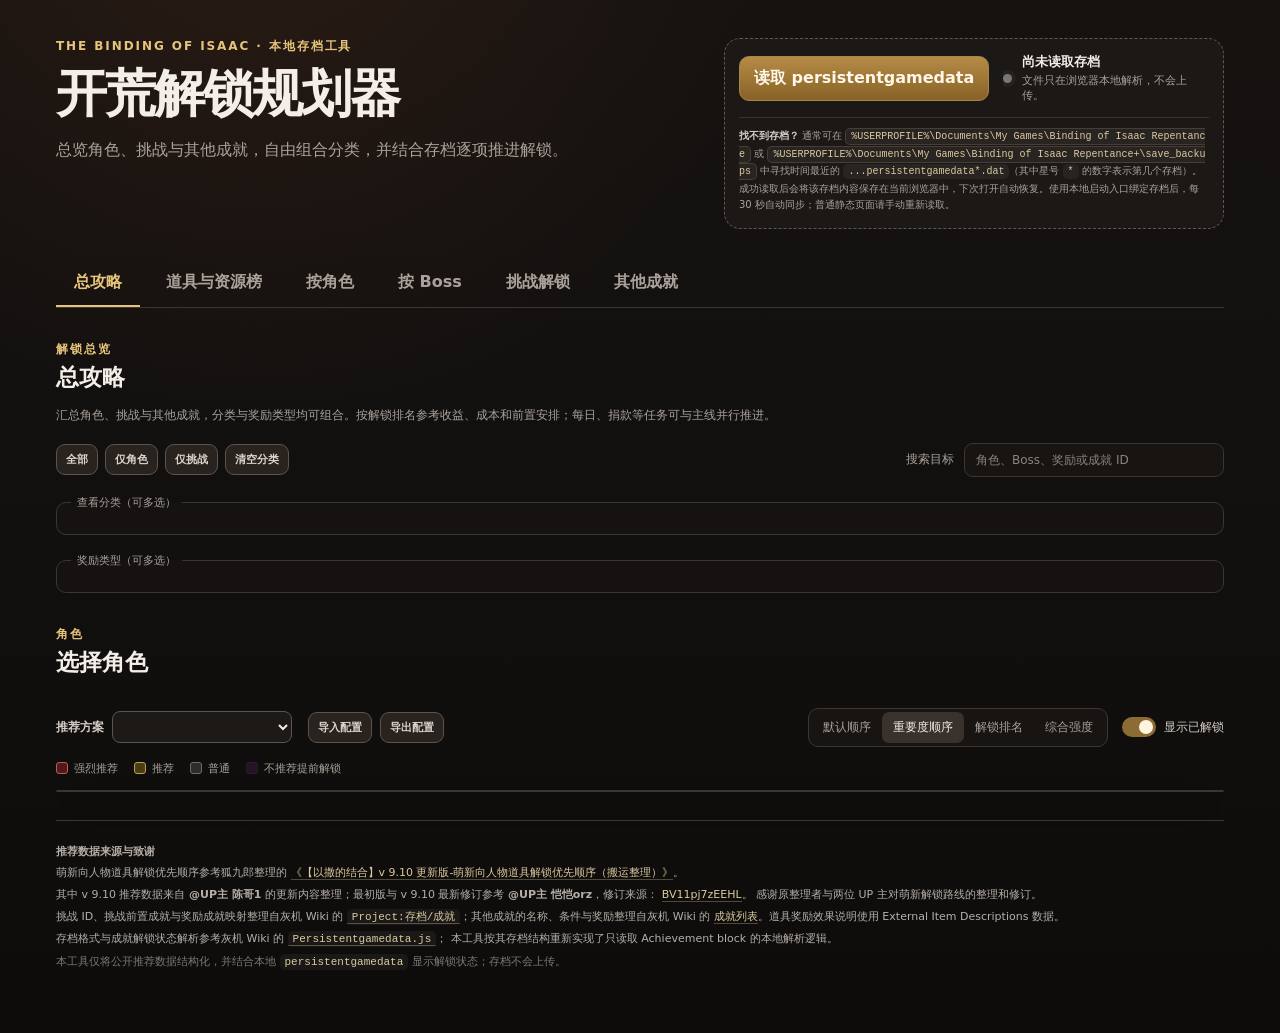
==== commit 0c5749c0: "Revise beginner unlock order and add special resource recommendations" ====
--- a/index.html
+++ b/index.html
@@ -9,8 +9,8 @@
   <meta http-equiv="Pragma" content="no-cache" />
   <meta http-equiv="Expires" content="0" />
   <title>以撒开荒解锁规划器</title>
-  <link rel="icon" type="image/png" href="./assets/icon.png?v=20261104-community1" />
-  <link rel="stylesheet" href="./styles.css?v=20261104-community1" />
+  <link rel="icon" type="image/png" href="./assets/icon.png?v=20261105-unlocks2" />
+  <link rel="stylesheet" href="./styles.css?v=20261105-unlocks2" />
 </head>
 <body>
   <div class="app-shell">
@@ -53,7 +53,7 @@
 
     <nav class="page-tabs" aria-label="页面切换">
       <button class="page-tab active" type="button" data-view="guide">总攻略</button>
-      <button class="page-tab" type="button" data-view="community">道具总榜</button>
+      <button class="page-tab" type="button" data-view="community">道具与资源榜</button>
       <button class="page-tab" type="button" data-view="character">按角色</button>
       <button class="page-tab" type="button" data-view="boss">按 Boss</button>
       <button class="page-tab" type="button" data-view="challenge">挑战解锁</button>
@@ -69,7 +69,7 @@
           </div>
           <div class="selection-summary" id="guideSummary" role="status" aria-live="polite"></div>
         </div>
-        <p class="guide-intro">汇总角色、挑战与其他成就，分类可以任意组合。按解锁排名参考已研究目标的先后；每日、捐款等任务可与主线并行推进。</p>
+        <p class="guide-intro">汇总角色、挑战与其他成就，分类与奖励类型均可组合。按解锁排名参考收益、成本和前置安排；每日、捐款等任务可与主线并行推进。</p>
         <div class="guide-toolbar">
           <div class="guide-presets" role="group" aria-label="快速选择分类">
             <button class="secondary-button compact-button" type="button" data-guide-preset="all">全部</button>
@@ -85,16 +85,27 @@
         <fieldset class="guide-filters" id="guideFilters">
           <legend>查看分类（可多选）</legend>
         </fieldset>
+        <fieldset class="guide-filters" id="guideRewardFilters">
+          <legend>奖励类型（可多选）</legend>
+        </fieldset>
       </section>
       <section class="guide-section" id="communitySection" aria-labelledby="communityTitle" hidden>
         <div class="section-heading">
-          <div><span class="section-kicker">社区强度参考</span><h2 id="communityTitle">道具总榜</h2></div>
+          <div><span class="section-kicker">强度与开荒收益</span><h2 id="communityTitle">道具与资源榜</h2></div>
           <div class="selection-summary" id="communitySummary" role="status" aria-live="polite"></div>
         </div>
         <p class="guide-intro" id="communityIntro"></p>
-        <label class="guide-search-label" for="communitySearch">
-          <span>搜索全部道具</span><input type="search" id="communitySearch" placeholder="中文名、英文名或道具 ID" />
-        </label>
+        <div class="community-toolbar">
+          <div class="segmented" role="group" aria-label="总榜内容">
+            <button type="button" class="scope-button active" data-ranking-scope="ensemble">综合道具榜</button>
+            <button type="button" class="scope-button" data-ranking-scope="resources">特殊资源推荐</button>
+            <button type="button" class="scope-button" data-ranking-scope="community">社区原榜</button>
+          </div>
+          <label class="guide-search-label" for="communitySearch">
+            <span>搜索奖励</span><input type="search" id="communitySearch" placeholder="中文名、英文名或 ID" />
+          </label>
+        </div>
+        <fieldset class="guide-filters" id="resourceFilters" hidden><legend>资源类型（可多选）</legend></fieldset>
       </section>
       <section class="selector-section" id="selectorSection">
         <div class="section-heading">
@@ -125,7 +136,7 @@
                 <button type="button" class="segment" data-sort="default">默认顺序</button>
                 <button type="button" class="segment active" data-sort="priority">重要度顺序</button>
                 <button type="button" class="segment" data-sort="rank">解锁排名</button>
-                <button type="button" class="segment" data-sort="community">社区强度</button>
+                <button type="button" class="segment" data-sort="ensemble">综合强度</button>
               </div>
               <label class="switch-control">
                 <input type="checkbox" id="showUnlocked" checked />
@@ -176,17 +187,17 @@
     </footer>
   </div>
 
-  <!-- CACHE_VERSION: 20261104-community1。发布新版本前运行 python tools/bump_cache_version.py -->
-  <script src="./data/unlocks.js?v=20261104-community1"></script>
-  <script src="./data/challenges.js?v=20261104-community1"></script>
-  <script src="./data/achievements.js?v=20261104-community1"></script>
-  <script src="./data/effects.js?v=20261104-community1"></script>
-  <script src="./data/overrides.js?v=20261104-community1"></script>
-  <script src="./data/recommendation_profiles.js?v=20261104-community1"></script>
-  <script src="./data/research_rankings.js?v=20261104-community1"></script>
-  <script src="./js/save-parser.js?v=20261104-community1"></script>
-  <script src="./js/guide.js?v=20261104-community1"></script>
-  <script src="./js/rankings.js?v=20261104-community1"></script>
-  <script src="./js/app.js?v=20261104-community1"></script>
+  <!-- CACHE_VERSION: 20261105-unlocks2。发布新版本前运行 python tools/bump_cache_version.py -->
+  <script src="./data/unlocks.js?v=20261105-unlocks2"></script>
+  <script src="./data/challenges.js?v=20261105-unlocks2"></script>
+  <script src="./data/achievements.js?v=20261105-unlocks2"></script>
+  <script src="./data/effects.js?v=20261105-unlocks2"></script>
+  <script src="./data/overrides.js?v=20261105-unlocks2"></script>
+  <script src="./data/recommendation_profiles.js?v=20261105-unlocks2"></script>
+  <script src="./data/research_rankings.js?v=20261105-unlocks2"></script>
+  <script src="./js/save-parser.js?v=20261105-unlocks2"></script>
+  <script src="./js/guide.js?v=20261105-unlocks2"></script>
+  <script src="./js/rankings.js?v=20261105-unlocks2"></script>
+  <script src="./js/app.js?v=20261105-unlocks2"></script>
 </body>
 </html>
--- a/styles.css
+++ b/styles.css
@@ -143,8 +143,8 @@
 .entity-thumb { width: 46px; height: 46px; }
 .controls { display: flex; align-items: center; gap: 14px; flex-wrap: wrap; justify-content: flex-end; }
 .segmented { display: inline-flex; flex-wrap: wrap; max-width: 100%; border: 1px solid var(--line); background: #171412; border-radius: 10px; padding: 3px; }
-.segment { border: 0; background: transparent; color: var(--muted); padding: 7px 11px; border-radius: 7px; cursor: pointer; font-size: 12px; }
-.segment.active { color: var(--ink); background: #39312c; }
+.segment, .scope-button { border: 0; background: transparent; color: var(--muted); padding: 7px 11px; border-radius: 7px; cursor: pointer; font-size: 12px; }
+.segment.active, .scope-button.active { color: var(--ink); background: #39312c; }
 .switch-control { display: inline-flex; align-items: center; gap: 8px; color: #d6cec6; font-size: 12px; cursor: pointer; user-select: none; }
 .switch-control input { position: absolute; opacity: 0; pointer-events: none; }
 .switch { width: 34px; height: 20px; border-radius: 999px; background: #514943; position: relative; transition: background .15s; }
@@ -177,7 +177,7 @@
 
 .achievement-sprite {
   width: 64px; height: 64px; flex: 0 0 64px; display: inline-block;
-  background-image: url("./assets/achievement/Achievement_sprite.jpg?v=20261104-community1");
+  background-image: url("./assets/achievement/Achievement_sprite.jpg?v=20261105-unlocks2");
   background-repeat: no-repeat;
   background-size: 1280px 2112px;
   background-position: var(--ach-x) var(--ach-y);
@@ -241,6 +241,11 @@
 .research-correction { color: var(--ink); }
 .research-sources { border-top: 1px solid var(--line); padding-top: 7px; margin-top: 7px; }
 .research-unreviewed { margin-top: 7px; color: var(--muted); font-size: 10px; opacity: .7; }
+.community-toolbar { display: flex; flex-wrap: wrap; align-items: center; justify-content: space-between; gap: 16px; margin-bottom: 18px; }
+.community-toolbar .segmented { flex-wrap: wrap; }
+.guide-filters[hidden] { display: none; }
+.resource-kind { color: var(--muted); font-size: 11px; margin-top: 6px; }
+.plan-prerequisites { display: flex; flex-wrap: wrap; gap: 5px 10px; margin: 7px 0; }
 .legend[hidden], .results-heading[hidden] { display: none; }
 .community-table-wrap th:first-child { width: 13%; }
 .community-table-wrap th:nth-child(2) { width: 33%; }
